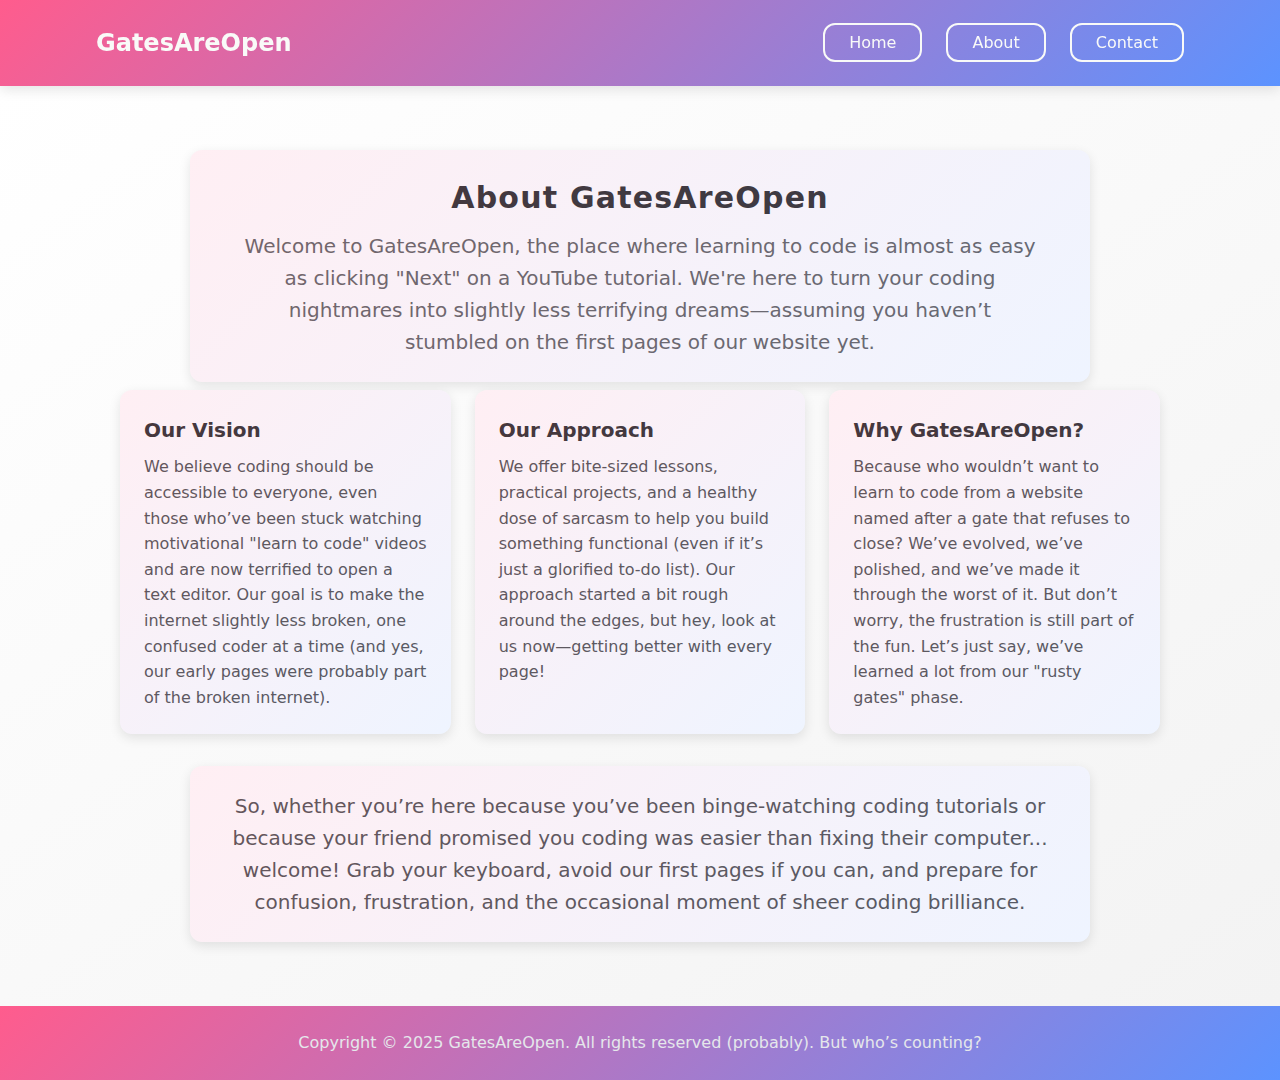
==== about.html @ 5d24d2d1 "Finished product of my overly colorful website." ====
<!DOCTYPE html>
<html lang="en">
<head>
    <meta charset="UTF-8">
    <meta name="viewport" content="width=device-width, initial-scale=1.0">
    <title>About Us | GatesAreOpen</title>
    <link rel="stylesheet" href="styles.css">
</head>
<body>
    <!-- Header Section -->
    <header class="header">
        <nav class="nav-container">
            <div class="logo">GatesAreOpen</div>
            <ul>
                <li><a href="index.html">Home</a></li>
                <li><a href="about.html">About</a></li>
                <li><a href="contact.html">Contact</a></li>
            </ul>
        </nav>
    </header>

    <!-- About Section -->
    <section class="about">
        <div class="about-container">
            <div class="about-heading">
                <h1>About GatesAreOpen</h1>
                <p>Welcome to GatesAreOpen, the place where learning to code is almost as easy as clicking "Next" on a YouTube tutorial. We're here to turn your coding nightmares into slightly less terrifying dreams—assuming you haven’t stumbled on the first pages of our website yet.</p>
            </div>

            <div class="about-boxes">
                <div class="about-box">
                    <h2>Our Vision</h2>
                    <p>We believe coding should be accessible to everyone, even those who’ve been stuck watching motivational "learn to code" videos and are now terrified to open a text editor. Our goal is to make the internet slightly less broken, one confused coder at a time (and yes, our early pages were probably part of the broken internet).</p>
                </div>

                <div class="about-box">
                    <h2>Our Approach</h2>
                    <p>We offer bite-sized lessons, practical projects, and a healthy dose of sarcasm to help you build something functional (even if it’s just a glorified to-do list). Our approach started a bit rough around the edges, but hey, look at us now—getting better with every page!</p>
                </div>

                <div class="about-box">
                    <h2>Why GatesAreOpen?</h2>
                    <p>Because who wouldn’t want to learn to code from a website named after a gate that refuses to close? We’ve evolved, we’ve polished, and we’ve made it through the worst of it. But don’t worry, the frustration is still part of the fun. Let’s just say, we’ve learned a lot from our "rusty gates" phase.</p>
                </div>
            </div>

            <div class="about-summary">
                <p>So, whether you’re here because you’ve been binge-watching coding tutorials or because your friend promised you coding was easier than fixing their computer... welcome! Grab your keyboard, avoid our first pages if you can, and prepare for confusion, frustration, and the occasional moment of sheer coding brilliance.</p>
            </div>
        </div>
    </section>

    <!-- Footer Section -->
    <footer class="footer">
        <div class="footer-container">
            <p>Copyright © 2025 GatesAreOpen. All rights reserved (probably). But who’s counting?</p>
        </div>
    </footer>
</body>
</html>
---- styles.css ----
/* ===== CSS VARIABLES ===== */
:root {
    /* Colors */
    --primary: #ff5c8d;
    --primary-dark: #ff3d7a;
    --secondary: #5c93ff;
    --secondary-dark: #4a7ee6;
    --dark: #003366;
    --light: #F9FAF8;
    --accent: #E5E7EB;
    --text-color: #2C3E50;
    --background: #000000;
    
    /* Gradients */
    --gradient-primary: linear-gradient(135deg, #ff5c8d, #5c93ff);
    --gradient-hover: linear-gradient(135deg, #ff3d7a, #4a7ee6);
    
    /* Spacing */
    --spacing-xs: 0.5rem;
    --spacing-sm: 1rem;
    --spacing-md: 1.5rem;
    --spacing-lg: 2rem;
    --spacing-xl: 3rem;
    
    /* Layout */
    --container-width: 85%;
    --container-max-width: 1200px;
    --radius: 12px;
    --shadow: 0 4px 12px rgba(0, 0, 0, 0.1);
    
    /* Typography */
    --font-family: 'Segoe UI', system-ui, sans-serif;
    --font-size-sm: 0.875rem;
    --font-size-base: 1rem;
    --font-size-lg: 1.25rem;
    --font-size-xl: 1.5rem;
    --font-size-2xl: 1.875rem;
}

/* ===== RESET & BASE STYLES ===== */
* {
    margin: 0;
    padding: 0;
    box-sizing: border-box;
}

body {
    font-family: var(--font-family);
    line-height: 1.6;
    color: var(--text-color);
    min-height: 100vh;
    display: flex;
    flex-direction: column;
    background-color: var(--background);
}

/* ===== UTILITY CLASSES ===== */
.container {
    width: var(--container-width);
    max-width: var(--container-max-width);
    margin: 0 auto;
}

.flex {
    display: flex;
}

.flex-center {
    display: flex;
    align-items: center;
    justify-content: center;
}

.flex-between {
    display: flex;
    align-items: center;
    justify-content: space-between;
}

/* ===== COMPONENTS ===== */
/* Buttons */
.btn {
    display: inline-block;
    padding: var(--spacing-xs) var(--spacing-md);
    border-radius: var(--radius);
    border: 2px solid transparent;
    cursor: pointer;
    transition: all 0.3s ease;
    font-weight: 500;
    text-decoration: none;
}

.btn-primary {
    background-color: var(--primary);
    color: var(--light);
}

.btn-primary:hover {
    background-color: var(--primary-dark);
    transform: translateY(-2px);
    box-shadow: var(--shadow);
}

.btn-outline {
    border-color: var(--light);
    color: var(--light);
    background: transparent;
}

.btn-outline:hover {
    background: var(--light);
    color: var(--dark);
    transform: translateY(-2px);
    box-shadow: var(--shadow);
}

/* ===== LAYOUT COMPONENTS ===== */
/* Header */
.header {
    background: var(--gradient-primary);
    backdrop-filter: blur(10px);
    padding: var(--spacing-md) 0;
    position: sticky;
    top: 0;
    z-index: 100;
    box-shadow: var(--shadow);
}

.nav-container {
    width: var(--container-width);
    max-width: var(--container-max-width);
    margin: 0 auto;
    display: flex;
    justify-content: space-between;
    align-items: center;
}

@media (max-width: 768px) {
    .nav-container {
        flex-direction: column;
        gap: var(--spacing-md);
    }
}

.logo {
    color: var(--light);
    font-size: var(--font-size-xl);
    font-weight: 900;
    transition: transform 0.3s ease;
    cursor: pointer;
}

@media (max-width: 480px) {
    .logo {
        font-size: var(--font-size-lg);
    }
}

.logo:hover {
    transform: scale(1.1);
}

.nav-container ul {
    display: flex;
    gap: var(--spacing-md);
    list-style: none;
}

@media (max-width: 768px) {
    .nav-container ul {
        flex-direction: column;
        align-items: center;
    }
}

.nav-container a {
    color: var(--light);
    text-decoration: none;
    font-weight: 500;
    padding: var(--spacing-xs) var(--spacing-md);
    background: transparent;
    border: 2px solid var(--light);
    border-radius: var(--radius);
    transition: all 0.3s ease;
}

.nav-container a:hover {
    background: var(--light);
    color: var(--dark);
    transform: translateY(-2px);
    box-shadow: var(--shadow);
}

/* Hero Section */
.hero {
    background: var(--gradient-primary);
    padding: var(--spacing-xl) 0;
    flex: 1;
}

.hero-container {
    width: var(--container-width);
    max-width: var(--container-max-width);
    margin: 0 auto;
    display: flex;
    gap: var(--spacing-xl);
    align-items: center;
}

@media (max-width: 768px) {
    .hero-container {
        flex-direction: column;
        text-align: center;
    }
    
    .hero-text h1 {
        font-size: var(--font-size-xl);
    }
    
    .hero-image {
        width: 100%;
        order: -1;
    }
}

.hero-text {
    flex: 1;
    color: var(--light);
}

.hero-text h1 {
    font-size: var(--font-size-2xl);
    line-height: 1.1;
    margin-bottom: var(--spacing-md);
}

.hero-text p {
    font-size: var(--font-size-lg);
    margin-bottom: var(--spacing-lg);
    color: var(--accent);
}

.hero-text button {
    background: transparent;
    color: var(--light);
    border: 2px solid var(--light);
    padding: var(--spacing-sm) var(--spacing-lg);
    border-radius: var(--radius);
    font-size: var(--font-size-base);
    font-weight: 500;
    cursor: pointer;
    transition: all 0.3s ease;
    position: relative;
    overflow: hidden;
}

.hero-text button:hover {
    border-color: transparent;
    background: var(--light);
    color: var(--primary);
    transform: translateY(-2px);
    box-shadow: var(--shadow);
}

.hero-image {
    flex: 1;
    background: #6d747d;
    height: 350px;
    border-radius: var(--radius);
    display: grid;
    place-items: center;
    color: var(--light);
    overflow: hidden;
    position: relative;
}

.hero-image img {
    width: 100%;
    height: auto;
    border-radius: var(--radius);
}

.hero-image::after {
    content: "";
    position: absolute;
    inset: 0;
    background: linear-gradient(45deg, var(--dark), transparent);
    z-index: 1;
}

.credit {
    font-size: var(--font-size-sm);
    color: var(--accent);
    text-align: center;
    position: absolute;
    bottom: var(--spacing-xs);
    left: 50%;
    transform: translateX(-50%);
    z-index: 2;
}

.credit a {
    color: var(--accent);
    text-decoration: none;
    transition: color 0.3s ease;
}

.credit a:hover {
    color: var(--primary);
}

/* Info Section */
.info {
    padding: var(--spacing-lg) 0;
    background: var(--light);
    text-align: center;
}

.info-container {
    width: var(--container-width);
    max-width: var(--container-max-width);
    margin: 3rem auto;
    display: flex;
    justify-content: space-between;
    gap: var(--spacing-md);
    flex-wrap: wrap;
}

.info-card {
    background: #fff;
    padding: var(--spacing-md);
    border-radius: var(--radius);
    box-shadow: var(--shadow);
    transition: transform 0.3s ease, box-shadow 0.3s ease;
    position: relative;
    flex: 1;
    min-width: 280px;
    margin-bottom: var(--spacing-lg);
}

.info-card::after {
    content: "";
    position: absolute;
    inset: 0;
    border-radius: var(--radius);
    background: linear-gradient(135deg, #ff5c8d, #5c93ff);
    opacity: 0.1;
    transition: opacity 0.3s ease;
}

.info-card:hover {
    transform: translateY(-8px);
    box-shadow: 0 10px 20px rgba(0, 0, 0, 0.1);
}

.info-card:hover::after {
    opacity: 0.3;
}

.illustration img {
    width: 100%;
    height: auto;
    border-radius: var(--radius);
    object-fit: cover;
}

.info-card-text h3 {
    font-size: var(--font-size-lg);
    margin-top: var(--spacing-md);
    font-weight: 600;
    color: #333;
}

.info-card-text p {
    font-size: var(--font-size-base);
    color: #555;
    line-height: 1.6;
}

/* Quote Section */
.quote {
    padding: 0 0;
    background: var(--light);
    text-align: center;
    min-height: 40vh;
}

.quote-container {
    background: #fff;
    padding: var(--spacing-lg) var(--spacing-md);
    border-radius: var(--radius);
    box-shadow: var(--shadow);
    transition: transform 0.3s ease, box-shadow 0.3s ease;
    position: relative;
    max-width: 1500px;
    margin: 0 auto;
}

.quote-container::after {
    content: "";
    position: absolute;
    inset: 0;
    border-radius: var(--radius);
    background: linear-gradient(135deg, #ff5c8d, #5c93ff);
    opacity: 0.1;
    transition: opacity 0.3s ease;
}

.quote-container:hover {
    transform: translateY(-8px);
    box-shadow: 0 10px 20px rgba(0, 0, 0, 0.1);
}

.quote-container:hover::after {
    opacity: 0.3;
}

.quote-container p {
    font-size: var(--font-size-lg);
    color: #333;
    line-height: 1.6;
    margin-bottom: var(--spacing-md);
}

.quote-container p:last-child {
    font-style: italic;
    color: #777;
    font-size: var(--font-size-base);
}

/* CTA Section */
.cta {
    padding: var(--spacing-xl) 0;
    background: var(--light);
}

.cta-container {
    width: var(--container-width);
    max-width: var(--container-max-width);
    margin: 0 auto;
    background: var(--gradient-primary);
    border-radius: var(--radius);
    padding: var(--spacing-lg) var(--spacing-md);
    display: flex;
    justify-content: space-between;
    align-items: center;
    gap: var(--spacing-md);
    box-shadow: var(--shadow);
}

@media (max-width: 768px) {
    .cta-container {
        flex-direction: column;
        text-align: center;
    }
}

.cta-text h3 {
    color: var(--light);
    font-size: var(--font-size-lg);
    margin-bottom: var(--spacing-xs);
}

.cta-text p {
    color: var(--accent);
}

.cta-container a button {
    background: transparent;
    color: var(--light);
    border: 2px solid var(--light);
    padding: var(--spacing-sm) var(--spacing-lg);
    border-radius: var(--radius);
    font-size: var(--font-size-base);
    font-weight: 500;
    cursor: pointer;
    transition: all 0.3s ease;
    position: relative;
    overflow: hidden;
}

.cta-container a button:hover {
    border-color: transparent;
    background: var(--light);
    color: var(--primary);
    transform: translateY(-2px);
    box-shadow: var(--shadow);
}

/* About Page */
.about {
    padding: var(--spacing-lg) 0;
    background: linear-gradient(145deg, #ffffff, #f3f3f3);
}

.about-container {
    width: var(--container-width);
    max-width: var(--container-max-width);
    margin: 0 auto;
    padding: var(--spacing-md);
}

.about-heading {
    text-align: center;
    margin-bottom: var(--spacing-lg);
    color: #222;
}

.about-heading h1 {
    font-size: var(--font-size-2xl);
    font-weight: 700;
    letter-spacing: 1.2px;
    margin-bottom: var(--spacing-xs);
}

.about-heading p {
    font-size: var(--font-size-lg);
    color: #666;
    max-width: 800px;
    margin: 0 auto;
    line-height: 1.6;
}

.about-boxes {
    display: flex;
    justify-content: space-between;
    gap: var(--spacing-md);
    margin-bottom: var(--spacing-lg);
    flex-wrap: nowrap;
}

.about-box {
    background: #fff;
    padding: var(--spacing-md);
    border-radius: var(--radius);
    box-shadow: var(--shadow);
    transition: transform 0.3s ease, box-shadow 0.3s ease;
    position: relative;
    width: 32%;
}

.about-box::after {
    content: "";
    position: absolute;
    inset: 0;
    border-radius: var(--radius);
    background: linear-gradient(135deg, #ff5c8d, #5c93ff);
    opacity: 0.1;
    transition: opacity 0.3s ease;
}

.about-box:hover {
    transform: translateY(-8px);
    box-shadow: 0 10px 20px rgba(0, 0, 0, 0.1);
}

.about-box:hover::after {
    opacity: 0.3;
}

.about-box h2 {
    font-size: var(--font-size-lg);
    margin-bottom: var(--spacing-xs);
    color: #333;
    font-weight: 600;
}

.about-box p {
    font-size: var(--font-size-base);
    color: #555;
    line-height: 1.6;
}

.about-summary {
    text-align: center;
    font-size: var(--font-size-lg);
    color: #333;
    max-width: 900px;
    margin: 0 auto;
    line-height: 1.7;
    padding-top: var(--spacing-lg);
}

/* Box styling for headings and summary */
.about-heading,
.about-summary {
    background: #fff;
    padding: var(--spacing-md);
    border-radius: var(--radius);
    box-shadow: var(--shadow);
    width: 100%;
    max-width: 900px;
    text-align: center;
    margin: var(--spacing-xs) auto;
    transition: transform 0.3s ease, box-shadow 0.3s ease;
    position: relative;
}

.about-heading::after,
.about-summary::after {
    content: "";
    position: absolute;
    inset: 0;
    border-radius: var(--radius);
    background: linear-gradient(135deg, #ff5c8d, #5c93ff);
    opacity: 0.1;
    transition: opacity 0.3s ease;
}

.about-heading:hover,
.about-summary:hover {
    transform: translateY(-8px);
    box-shadow: 0 10px 20px rgba(0, 0, 0, 0.1);
}

.about-heading:hover::after,
.about-summary:hover::after {
    opacity: 0.3;
}

.about-heading h1 {
    font-size: var(--font-size-2xl);
    margin-bottom: var(--spacing-xs);
    font-weight: 600;
    color: #333;
}

.about-summary p {
    font-size: var(--font-size-lg);
    color: #555;
    line-height: 1.6;
}

/* Contact Page */
.contact {
    padding: var(--spacing-xl) 0;
    background: var(--light);
    text-align: center;
}

.contact-container {
    width: var(--container-width);
    max-width: 1000px;
    margin: 0 auto;
}

.contact-box {
    background: #fff;
    padding: var(--spacing-md);
    border-radius: var(--radius);
    box-shadow: var(--shadow);
    transition: transform 0.3s ease, box-shadow 0.3s ease;
    position: relative;
    margin-bottom: var(--spacing-lg);
}

.contact-box::after {
    content: "";
    position: absolute;
    inset: 0;
    border-radius: var(--radius);
    background: linear-gradient(135deg, #ff5c8d, #5c93ff);
    opacity: 0.1;
    transition: opacity 0.3s ease;
}

.contact-box:hover {
    transform: translateY(-8px);
    box-shadow: 0 10px 20px rgba(0, 0, 0, 0.1);
}

.contact-box:hover::after {
    opacity: 0.3;
}

.contact h1 {
    font-size: var(--font-size-2xl);
    margin-bottom: var(--spacing-md);
    color: var(--text-color);
}

.contact p {
    font-size: var(--font-size-lg);
    color: #6d747d;
    line-height: 1.6;
    max-width: 800px;
    margin: 0 auto var(--spacing-lg);
}

.contact form {
    width: 100%;
    max-width: 600px;
    margin: 0 auto;
    background: var(--accent);
    padding: var(--spacing-md);
    border-radius: var(--radius);
    box-shadow: var(--shadow);
}

.contact .form-group {
    margin-bottom: var(--spacing-md);
    text-align: left;
}

.contact label {
    font-size: var(--font-size-base);
    color: var(--text-color);
    display: block;
    margin-bottom: var(--spacing-xs);
}

.contact input,
.contact textarea {
    width: 100%;
    padding: var(--spacing-xs);
    font-size: var(--font-size-base);
    border-radius: var(--radius);
    border: 2px solid var(--primary);
    margin-top: var(--spacing-xs);
    background: var(--light);
    color: var(--text-color);
}

.contact textarea {
    height: 150px;
    resize: vertical;
}

.contact button {
    background: var(--gradient-primary);
    color: var(--light);
    border: 2px solid var(--dark);
    padding: var(--spacing-sm) var(--spacing-lg);
    border-radius: var(--radius);
    font-size: var(--font-size-base);
    font-weight: 500;
    cursor: pointer;
    transition: all 0.3s ease;
    position: relative;
    overflow: hidden;
    margin-top: var(--spacing-md);
}

.contact button:hover {
    border-color: transparent;
    background: var(--light);
    color: var(--primary);
    transform: translateY(-2px);
    box-shadow: var(--shadow);
}

/* Thank You Page */
.thank-you {
    padding: 50px 20px;
    background: linear-gradient(135deg, #e0eaf5 0%, #f9f9f9 100%);
}

.thank-you-container {
    max-width: 600px;
    margin: 0 auto;
    background: #fff;
    padding: 40px;
    border-radius: var(--radius);
    box-shadow: var(--shadow);
    text-align: center;
    transform: translateY(10px);
    transition: transform 0.3s ease-out;
}

.thank-you-container:hover {
    transform: translateY(0);
}

.thank-you-container h1 {
    font-size: var(--font-size-2xl);
    color: var(--dark);
    font-weight: 700;
    margin-bottom: 20px;
    text-transform: uppercase;
    letter-spacing: 2px;
    text-shadow: 2px 2px 5px rgba(0, 0, 0, 0.1);
}

.thank-you-container p {
    font-size: var(--font-size-lg);
    color: #333;
    line-height: 1.8;
    margin-bottom: 30px;
    letter-spacing: 1px;
}

.thank-you-container strong {
    color: var(--primary);
    font-weight: 600;
}

.thank-you-container a {
    text-decoration: none;
    background: var(--primary);
    color: #fff;
    padding: 12px 30px;
    border-radius: 30px;
    font-size: var(--font-size-base);
    transition: background-color 0.3s ease, transform 0.2s ease;
    display: inline-block;
    margin-top: 20px;
}

.thank-you-container a:hover {
    background: #0066cc;
    transform: translateY(-2px);
}

/* Footer */
.footer {
    background: var(--gradient-primary);
    color: var(--accent);
    padding: var(--spacing-md) 0;
    margin-top: auto;
}

.footer-container {
    width: var(--container-width);
    max-width: var(--container-max-width);
    margin: 0 auto;
    text-align: center;
}

/* Root Variables Media Queries */
@media (max-width: 768px) {
    :root {
        --container-width: 95%;
        --spacing-xl: 2rem;
        --spacing-lg: 1.5rem;
        --font-size-xl: 1.25rem;
        --font-size-2xl: 1.5rem;
        --spacing-lg: 1rem;
        --spacing-md: 0.75rem;
    }
}
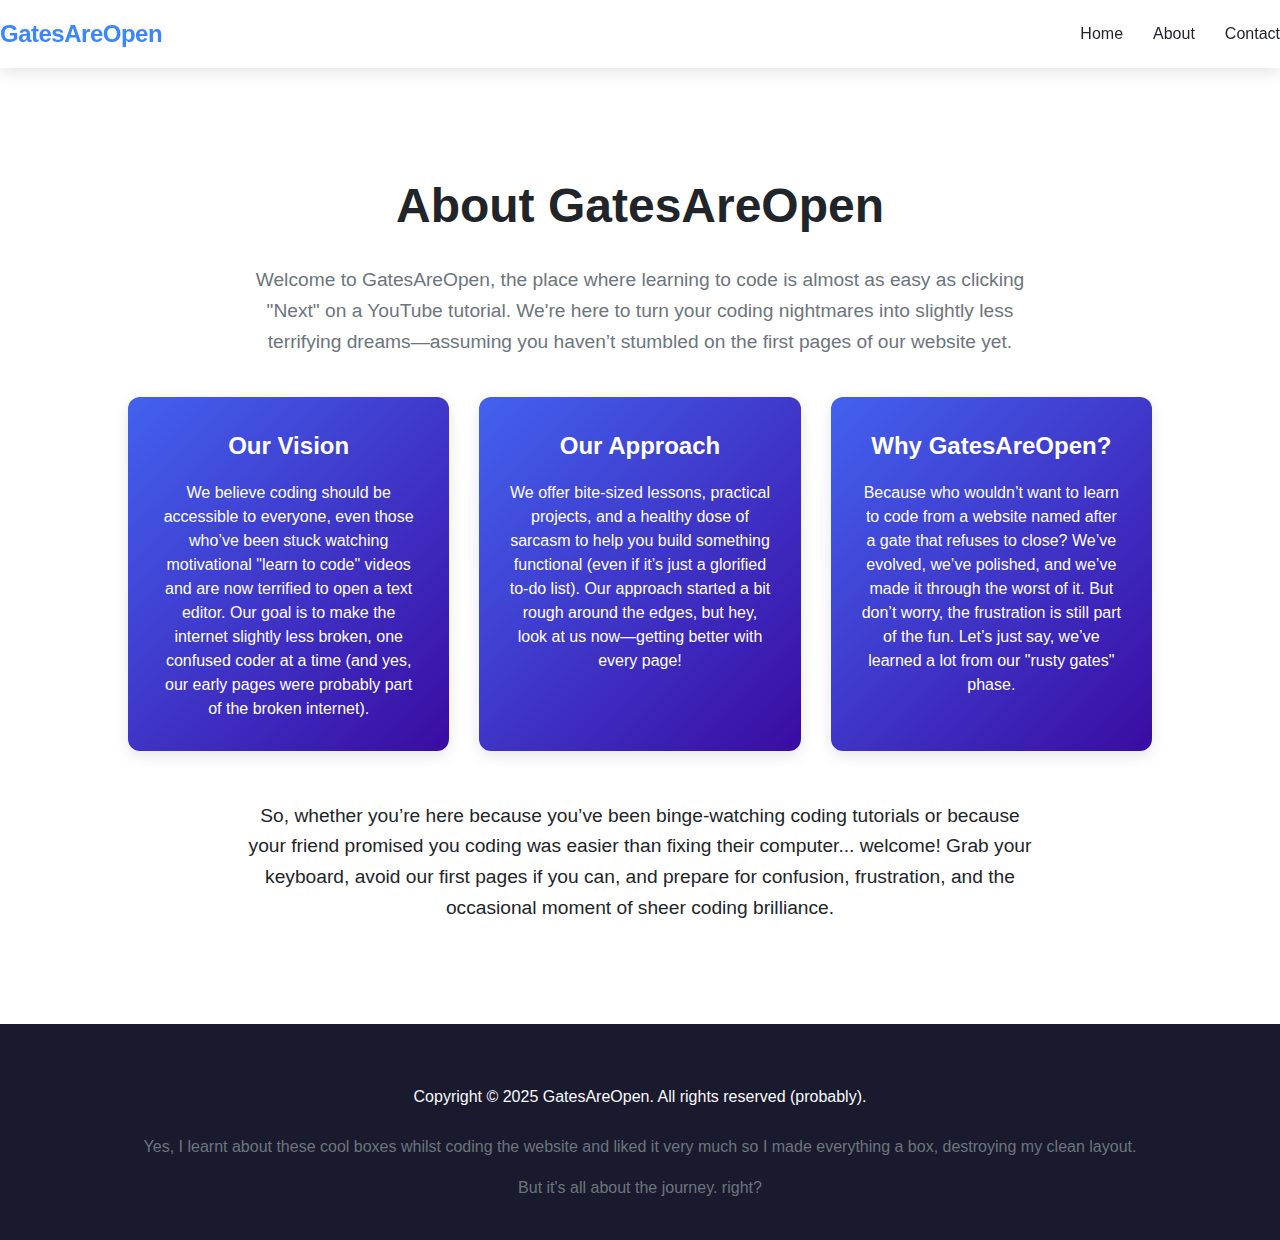
==== commit a9988fc5: "Finished project: Start Coding CTA. Fixed CSS." ====
--- a/about.html
+++ b/about.html
@@ -53,7 +53,9 @@
     <!-- Footer Section -->
     <footer class="footer">
         <div class="footer-container">
-            <p>Copyright © 2025 GatesAreOpen. All rights reserved (probably). But who’s counting?</p>
+            <p>Copyright © 2025 GatesAreOpen. All rights reserved (probably).</p>
+            <p>Yes, I learnt about these cool boxes whilst coding the website and liked it very much so I made everything a box, destroying my clean layout.</p>
+            <p>But it's all about the journey. right?</p>
         </div>
     </footer>
 </body>
--- a/styles.css
+++ b/styles.css
@@ -1,43 +1,18 @@
-/* ===== CSS VARIABLES ===== */
 :root {
-    /* Colors */
-    --primary: #ff5c8d;
-    --primary-dark: #ff3d7a;
-    --secondary: #5c93ff;
-    --secondary-dark: #4a7ee6;
-    --dark: #003366;
-    --light: #F9FAF8;
-    --accent: #E5E7EB;
-    --text-color: #2C3E50;
-    --background: #000000;
-    
-    /* Gradients */
-    --gradient-primary: linear-gradient(135deg, #ff5c8d, #5c93ff);
-    --gradient-hover: linear-gradient(135deg, #ff3d7a, #4a7ee6);
-    
-    /* Spacing */
-    --spacing-xs: 0.5rem;
-    --spacing-sm: 1rem;
-    --spacing-md: 1.5rem;
-    --spacing-lg: 2rem;
-    --spacing-xl: 3rem;
-    
-    /* Layout */
-    --container-width: 85%;
-    --container-max-width: 1200px;
-    --radius: 12px;
-    --shadow: 0 4px 12px rgba(0, 0, 0, 0.1);
-    
-    /* Typography */
-    --font-family: 'Segoe UI', system-ui, sans-serif;
-    --font-size-sm: 0.875rem;
-    --font-size-base: 1rem;
-    --font-size-lg: 1.25rem;
-    --font-size-xl: 1.5rem;
-    --font-size-2xl: 1.875rem;
-}
-
-/* ===== RESET & BASE STYLES ===== */
+    --primary-color: #3a86ff;       /* Vibrant blue */
+    --primary-hover: #2a75f0;       /* Darker blue for hover states */
+    --dark-color: #212529;          /* Almost black for text */
+    --dark-bg: #1a1a2e;             /* Dark navy background */
+    --light-color: #f8f9fa;         /* Off-white for text on dark backgrounds */
+    --gray-light: #e9ecef;          /* Light gray for sections */
+    --gray-dark: #6c757d;           /* Dark gray for secondary text */
+    --accent-color: #ff6b6b;        /* Coral accent for highlights */
+    --gradient-start: #4361ee;      /* Gradient blue start */
+    --gradient-end: #3a0ca3;        /* Gradient purple end */
+    --shadow: 0 5px 15px rgba(0, 0, 0, 0.1);  /* Subtle shadow */
+    --font-primary: 'Roboto', -apple-system, BlinkMacSystemFont, sans-serif;
+}
+
 * {
     margin: 0;
     padding: 0;
@@ -45,796 +20,734 @@
 }
 
 body {
-    font-family: var(--font-family);
+    font-family: var(--font-primary);
     line-height: 1.6;
-    color: var(--text-color);
-    min-height: 100vh;
-    display: flex;
-    flex-direction: column;
-    background-color: var(--background);
-}
-
-/* ===== UTILITY CLASSES ===== */
+    color: var(--dark-color);
+    background-color: #fff;
+    font-size: 16px;
+}
+
+a {
+    text-decoration: none;
+    color: var(--primary-color);
+    transition: all 0.3s ease;
+}
+
+a:hover {
+    color: var(--primary-hover);
+}
+
 .container {
-    width: var(--container-width);
-    max-width: var(--container-max-width);
+    width: 90%;
+    max-width: 1200px;
     margin: 0 auto;
-}
-
-.flex {
-    display: flex;
-}
-
-.flex-center {
-    display: flex;
-    align-items: center;
-    justify-content: center;
-}
-
-.flex-between {
-    display: flex;
-    align-items: center;
-    justify-content: space-between;
-}
-
-/* ===== COMPONENTS ===== */
-/* Buttons */
-.btn {
-    display: inline-block;
-    padding: var(--spacing-xs) var(--spacing-md);
-    border-radius: var(--radius);
-    border: 2px solid transparent;
-    cursor: pointer;
-    transition: all 0.3s ease;
-    font-weight: 500;
-    text-decoration: none;
-}
-
-.btn-primary {
-    background-color: var(--primary);
-    color: var(--light);
-}
-
-.btn-primary:hover {
-    background-color: var(--primary-dark);
-    transform: translateY(-2px);
+    padding: 0 15px;
+}
+
+/* Header Section */
+header {
+    background-color: #fff;
     box-shadow: var(--shadow);
-}
-
-.btn-outline {
-    border-color: var(--light);
-    color: var(--light);
-    background: transparent;
-}
-
-.btn-outline:hover {
-    background: var(--light);
-    color: var(--dark);
-    transform: translateY(-2px);
-    box-shadow: var(--shadow);
-}
-
-/* ===== LAYOUT COMPONENTS ===== */
-/* Header */
-.header {
-    background: var(--gradient-primary);
-    backdrop-filter: blur(10px);
-    padding: var(--spacing-md) 0;
     position: sticky;
     top: 0;
     z-index: 100;
-    box-shadow: var(--shadow);
-}
-
-.nav-container {
-    width: var(--container-width);
-    max-width: var(--container-max-width);
-    margin: 0 auto;
+    padding: 15px 0;
+}
+
+nav {
     display: flex;
     justify-content: space-between;
     align-items: center;
 }
 
-@media (max-width: 768px) {
-    .nav-container {
-        flex-direction: column;
-        gap: var(--spacing-md);
-    }
-}
-
 .logo {
-    color: var(--light);
-    font-size: var(--font-size-xl);
-    font-weight: 900;
-    transition: transform 0.3s ease;
-    cursor: pointer;
-}
-
-@media (max-width: 480px) {
-    .logo {
-        font-size: var(--font-size-lg);
-    }
-}
-
-.logo:hover {
-    transform: scale(1.1);
-}
-
-.nav-container ul {
-    display: flex;
-    gap: var(--spacing-md);
+    font-size: 24px;
+    font-weight: 700;
+    color: var(--primary-color);
+    letter-spacing: -0.5px;
+}
+
+nav ul {
+    display: flex;
     list-style: none;
 }
 
-@media (max-width: 768px) {
-    .nav-container ul {
-        flex-direction: column;
-        align-items: center;
-    }
-}
-
-.nav-container a {
-    color: var(--light);
-    text-decoration: none;
+nav ul li {
+    margin-left: 30px;
+}
+
+nav ul li a {
+    color: var(--dark-color);
+    position: relative;
     font-weight: 500;
-    padding: var(--spacing-xs) var(--spacing-md);
-    background: transparent;
-    border: 2px solid var(--light);
-    border-radius: var(--radius);
-    transition: all 0.3s ease;
-}
-
-.nav-container a:hover {
-    background: var(--light);
-    color: var(--dark);
-    transform: translateY(-2px);
-    box-shadow: var(--shadow);
+}
+
+nav ul li a::after {
+    content: '';
+    position: absolute;
+    width: 0;
+    height: 2px;
+    bottom: -5px;
+    left: 0;
+    background-color: var(--primary-color);
+    transition: width 0.3s ease;
+}
+
+nav ul li a:hover::after {
+    width: 100%;
 }
 
 /* Hero Section */
 .hero {
-    background: var(--gradient-primary);
-    padding: var(--spacing-xl) 0;
+    background: linear-gradient(135deg, var(--gradient-start) 0%, var(--gradient-end) 100%);
+    color: var(--light-color);
+    padding: 100px 0 80px;
+    position: relative;
+    overflow: hidden;
+}
+
+.hero::before {
+    content: '';
+    position: absolute;
+    top: 0;
+    left: 0;
+    width: 100%;
+    height: 100%;
+    background: repeating-linear-gradient(45deg, rgba(255, 255, 255, 0.05) 0px, rgba(255, 255, 255, 0.05) 10px, transparent 10px, transparent 20px);
+    opacity: 0.1;
+}
+
+.hero-container {
+    display: flex;
+    justify-content: space-between;
+    align-items: center;
+    gap: 60px;
+}
+
+.hero-text {
     flex: 1;
-}
-
-.hero-container {
-    width: var(--container-width);
-    max-width: var(--container-max-width);
+    z-index: 1;
+}
+
+.hero-text h1 {
+    font-size: 3.5rem;
+    font-weight: 800;
+    margin-bottom: 20px;
+    line-height: 1.2;
+}
+
+.hero-text p {
+    font-size: 1.25rem;
+    margin-bottom: 30px;
+    opacity: 0.9;
+}
+
+.hero-image {
+    flex: 1;
+    display: flex;
+    flex-direction: column;
+    align-items: center;
+    z-index: 1;
+}
+
+.hero-image img {
+    width: 100%;
+    height: auto;
+    border-radius: 12px;
+    box-shadow: 0 15px 30px rgba(0, 0, 0, 0.2);
+    transition: transform 0.3s ease;
+}
+
+.hero-image img:hover {
+    transform: translateY(-10px);
+}
+
+.credit {
+    margin-top: 12px;
+    font-size: 12px;
+    opacity: 0.7;
+}
+
+.credit a {
+    color: var(--light-color);
+    text-decoration: underline;
+}
+
+button {
+    background-color: var(--accent-color);
+    color: white;
+    border: none;
+    padding: 12px 32px;
+    border-radius: 50px;
+    font-weight: 600;
+    font-size: 16px;
+    cursor: pointer;
+    transition: all 0.3s ease;
+    box-shadow: 0 4px 10px rgba(255, 107, 107, 0.3);
+    display: inline-block;
+}
+
+button:hover {
+    background-color: #ff5252;
+    transform: translateY(-3px);
+    box-shadow: 0 6px 15px rgba(255, 107, 107, 0.4);
+}
+
+/* Info Section */
+.info {
+    padding: 100px 0;
+    text-align: center;
+    background-color: #fff;
+}
+
+.info h2 {
+    color: var(--dark-color);
+    font-size: 2.5rem;
+    font-weight: 700;
+    margin-bottom: 60px;
+    position: relative;
+    display: inline-block;
+}
+
+.info h2::after {
+    content: '';
+    position: absolute;
+    width: 80px;
+    height: 4px;
+    background-color: var(--primary-color);
+    bottom: -15px;
+    left: 50%;
+    transform: translateX(-50%);
+    border-radius: 2px;
+}
+
+.info-container {
+    display: flex;
+    justify-content: space-between;
+    flex-wrap: wrap;
+    gap: 40px;
+}
+
+.info-card {
+    flex: 1;
+    min-width: 280px;
+    background-color: #fff;
+    border-radius: 12px;
+    overflow: hidden;
+    box-shadow: var(--shadow);
+    transition: all 0.3s ease;
+}
+
+.info-card:hover {
+    transform: translateY(-10px);
+    box-shadow: 0 15px 30px rgba(0, 0, 0, 0.1);
+}
+
+.illustration {
+    width: 100%;
+    height: 200px;
+    overflow: hidden;
+}
+
+.illustration img {
+    width: 100%;
+    height: 100%;
+    object-fit: cover;
+    object-position: center;
+    transition: transform 0.5s ease;
+}
+
+.info-card:hover .illustration img {
+    transform: scale(1.05);
+}
+
+.info-card-text {
+    padding: 25px 20px;
+}
+
+.info-card-text h3 {
+    margin-bottom: 12px;
+    color: var(--dark-color);
+    font-size: 1.25rem;
+}
+
+.info-card-text p {
+    color: var(--gray-dark);
+}
+
+/* Quote Section */
+.quote {
+    background-color: var(--gray-light);
+    padding: 100px 0;
+    position: relative;
+    overflow: hidden;
+}
+
+.quote::before {
+    content: '\201C';
+    position: absolute;
+    top: -10px;
+    left: -10px;
+    font-size: 300px;
+    color: rgba(0, 0, 0, 0.1);
+    font-family: Georgia, serif;
+}
+
+.quote::after {
+    content: '\201D';
+    position: absolute;
+    bottom: -10px;
+    right: -10px;
+    font-size: 300px;
+    color: rgba(0, 0, 0, 0.1);
+    font-family: Georgia, serif;
+}
+
+.quote-container {
+    width: 80%;
+    max-width: 800px;
     margin: 0 auto;
-    display: flex;
-    gap: var(--spacing-xl);
+    text-align: center;
+    position: relative;
+    z-index: 1;
+}
+
+.quote-container p:first-child {
+    font-size: 1.75rem;
+    font-style: italic;
+    color: var(--dark-color);
+    font-weight: 400;
+    line-height: 1.6;
+    margin-bottom: 30px;
+}
+
+.quote-container p:last-child {
+    font-size: 1.25rem;
+    font-weight: 600;
+    color: var(--primary-color);
+    text-align: right;
+}
+
+/* CTA Section */
+.cta {
+    padding: 100px 0;
+    background-color: #fff;
+}
+
+.cta-container {
+    background: linear-gradient(135deg, var(--primary-color) 0%, var(--gradient-end) 100%);
+    padding: 60px;
+    border-radius: 16px;
+    display: flex;
+    justify-content: space-between;
     align-items: center;
+    color: white;
+    box-shadow: 0 15px 30px rgba(0, 0, 0, 0.15);
+    position: relative;
+    overflow: hidden;
+}
+
+.cta-container::before {
+    content: '';
+    position: absolute;
+    pointer-events: none;
+    top: 0;
+    left: 0;
+    width: 100%;
+    height: 100%;
+    background: repeating-linear-gradient(45deg, rgba(255, 255, 255, 0.05) 0px, rgba(255, 255, 255, 0.05) 10px, transparent 10px, transparent 20px);
+    opacity: 0.1;
+}
+
+.cta-text {
+    z-index: 1;
+}
+
+.cta-text h3 {
+    font-size: 2rem;
+    margin-bottom: 15px;
+}
+
+.cta-text p {
+    font-size: 1.1rem;
+    opacity: 0.9;
+    max-width: 600px;
+}
+
+.cta button {
+    background-color: white;
+    color: var(--primary-color);
+    border: none;
+    z-index: 1;
+    box-shadow: 0 5px 15px rgba(0, 0, 0, 0.1);
+}
+
+.cta button:hover {
+    background-color: var(--light-color);
+    color: var(--primary-hover);
+    transform: translateY(-3px);
+}
+
+/* Footer Section */
+.footer {
+    background-color: var(--dark-bg);
+    color: var(--gray-dark);
+    text-align: center;
+    padding: 60px 0 40px;
+}
+
+.footer-container {
+    display: flex;
+    flex-direction: column;
+    gap: 15px;
+}
+
+.footer p:first-child {
+    color: var(--light-color);
+    margin-bottom: 10px;
+}
+
+/* ABOUT PAGE */
+.about {
+    padding: 100px 0;
+    background-color: #fff;
+    text-align: center;
+}
+
+.about-container {
+    width: 80%;
+    max-width: 1100px;
+    margin: 0 auto;
+}
+
+.about-heading h1 {
+    font-size: 3rem;
+    font-weight: 800;
+    color: var(--dark-color);
+    margin-bottom: 20px;
+}
+
+.about-heading p {
+    font-size: 1.2rem;
+    color: var(--gray-dark);
+    max-width: 800px;
+    margin: 0 auto 40px;
+    line-height: 1.6;
+}
+
+.about-boxes {
+    display: flex;
+    flex-wrap: wrap;
+    gap: 30px;
+    justify-content: center;
+}
+
+.about-box {
+    background: linear-gradient(135deg, var(--gradient-start) 0%, var(--gradient-end) 100%);
+    color: white;
+    padding: 30px;
+    border-radius: 12px;
+    box-shadow: var(--shadow);
+    flex: 1;
+    min-width: 280px;
+    max-width: 350px;
+    transition: transform 0.3s ease;
+}
+
+.about-box:hover {
+    transform: translateY(-10px);
+    box-shadow: 0 10px 20px rgba(0, 0, 0, 0.2);
+}
+
+.about-box h2 {
+    font-size: 1.5rem;
+    margin-bottom: 15px;
+    font-weight: 700;
+}
+
+.about-box p {
+    font-size: 1rem;
+    line-height: 1.5;
+}
+
+.about-summary {
+    margin-top: 50px;
+    font-size: 1.2rem;
+    color: var(--dark-color);
+    max-width: 800px;
+    margin: 50px auto 0;
+    line-height: 1.6;
+}
+
+/* Contact Page Styling */
+.contact {
+    padding: 100px 0;
+    background-color: #fff;
+    text-align: center;
+}
+
+.contact-container {
+    width: 80%;
+    max-width: 700px;
+    margin: 0 auto;
+    background: linear-gradient(135deg, var(--gradient-start) 0%, var(--gradient-end) 100%);
+    padding: 40px;
+    border-radius: 12px;
+    box-shadow: var(--shadow);
+    color: white;
+}
+
+.contact-box h1 {
+    font-size: 2.5rem;
+    font-weight: 800;
+    margin-bottom: 20px;
+}
+
+.contact-box p {
+    font-size: 1.2rem;
+    line-height: 1.6;
+    margin-bottom: 20px;
+    opacity: 0.9;
+}
+
+/* Form Styling */
+form {
+    display: flex;
+    flex-direction: column;
+    gap: 20px;
+    margin-top: 20px;
+}
+
+.form-group {
+    text-align: left;
+}
+
+label {
+    font-weight: 600;
+    display: block;
+    margin-bottom: 5px;
+}
+
+input,
+textarea {
+    width: 100%;
+    padding: 12px;
+    border: none;
+    border-radius: 6px;
+    font-size: 1rem;
+    color: var(--dark-color);
+}
+
+input:focus,
+textarea:focus {
+    outline: 2px solid var(--primary-color);
+}
+
+textarea {
+    height: 150px;
+    resize: none;
+}
+
+button {
+    background-color: var(--accent-color);
+    color: white;
+    border: none;
+    padding: 12px 32px;
+    border-radius: 50px;
+    font-weight: 600;
+    font-size: 16px;
+    cursor: pointer;
+    transition: all 0.3s ease;
+    box-shadow: 0 4px 10px rgba(255, 107, 107, 0.3);
+    display: inline-block;
+}
+
+button:hover {
+    background-color: #ff5252;
+    transform: translateY(-3px);
+    box-shadow: 0 6px 15px rgba(255, 107, 107, 0.4);
+}
+
+/* Thank You Page */
+.thank-you {
+    padding: 100px 0;
+    background: linear-gradient(135deg, var(--gradient-start) 0%, var(--gradient-end) 100%);
+    text-align: center;
+    color: white;
+}
+
+.thank-you-container {
+    width: 80%;
+    max-width: 700px;
+    margin: 0 auto;
+    background: rgba(255, 255, 255, 0.1);
+    padding: 40px;
+    border-radius: 12px;
+    box-shadow: var(--shadow);
+    backdrop-filter: blur(10px);
+}
+
+.thank-you-container h1 {
+    font-size: 2.5rem;
+    font-weight: 800;
+    margin-bottom: 20px;
+}
+
+.thank-you-container p {
+    font-size: 1.2rem;
+    line-height: 1.6;
+    margin-bottom: 20px;
+    opacity: 0.9;
+}
+
+/* Start Coding Page */
+.start-coding {
+    padding: 100px 0;
+    background: linear-gradient(135deg, var(--gradient-start) 0%, var(--gradient-end) 100%);
+    text-align: center;
+    color: white;
+}
+
+.start-coding-container {
+    width: 80%;
+    max-width: 700px;
+    margin: 0 auto;
+    background: rgba(255, 255, 255, 0.1);
+    padding: 40px;
+    border-radius: 12px;
+    box-shadow: var(--shadow);
+    backdrop-filter: blur(10px);
+}
+
+.start-coding-container h1 {
+    font-size: 2.5rem;
+    font-weight: 800;
+    margin-bottom: 20px;
+}
+
+.start-coding-container p {
+    font-size: 1.2rem;
+    line-height: 1.6;
+    margin-bottom: 20px;
+    opacity: 0.9;
+}
+
+/* Responsive Design */
+@media (max-width: 992px) {
+    .hero-text h1 {
+        font-size: 3rem;
+    }
+
+    .cta-container {
+        padding: 40px;
+    }
 }
 
 @media (max-width: 768px) {
+    .hero {
+        padding: 80px 0 60px;
+    }
+
     .hero-container {
         flex-direction: column;
         text-align: center;
     }
-    
+
     .hero-text h1 {
-        font-size: var(--font-size-xl);
-    }
-    
-    .hero-image {
-        width: 100%;
-        order: -1;
-    }
-}
-
-.hero-text {
-    flex: 1;
-    color: var(--light);
-}
-
-.hero-text h1 {
-    font-size: var(--font-size-2xl);
-    line-height: 1.1;
-    margin-bottom: var(--spacing-md);
-}
-
-.hero-text p {
-    font-size: var(--font-size-lg);
-    margin-bottom: var(--spacing-lg);
-    color: var(--accent);
-}
-
-.hero-text button {
-    background: transparent;
-    color: var(--light);
-    border: 2px solid var(--light);
-    padding: var(--spacing-sm) var(--spacing-lg);
-    border-radius: var(--radius);
-    font-size: var(--font-size-base);
-    font-weight: 500;
-    cursor: pointer;
-    transition: all 0.3s ease;
-    position: relative;
-    overflow: hidden;
-}
-
-.hero-text button:hover {
-    border-color: transparent;
-    background: var(--light);
-    color: var(--primary);
-    transform: translateY(-2px);
-    box-shadow: var(--shadow);
-}
-
-.hero-image {
-    flex: 1;
-    background: #6d747d;
-    height: 350px;
-    border-radius: var(--radius);
-    display: grid;
-    place-items: center;
-    color: var(--light);
-    overflow: hidden;
-    position: relative;
-}
-
-.hero-image img {
-    width: 100%;
-    height: auto;
-    border-radius: var(--radius);
-}
-
-.hero-image::after {
-    content: "";
-    position: absolute;
-    inset: 0;
-    background: linear-gradient(45deg, var(--dark), transparent);
-    z-index: 1;
-}
-
-.credit {
-    font-size: var(--font-size-sm);
-    color: var(--accent);
-    text-align: center;
-    position: absolute;
-    bottom: var(--spacing-xs);
-    left: 50%;
-    transform: translateX(-50%);
-    z-index: 2;
-}
-
-.credit a {
-    color: var(--accent);
-    text-decoration: none;
-    transition: color 0.3s ease;
-}
-
-.credit a:hover {
-    color: var(--primary);
-}
-
-/* Info Section */
-.info {
-    padding: var(--spacing-lg) 0;
-    background: var(--light);
-    text-align: center;
-}
-
-.info-container {
-    width: var(--container-width);
-    max-width: var(--container-max-width);
-    margin: 3rem auto;
-    display: flex;
-    justify-content: space-between;
-    gap: var(--spacing-md);
-    flex-wrap: wrap;
-}
-
-.info-card {
-    background: #fff;
-    padding: var(--spacing-md);
-    border-radius: var(--radius);
-    box-shadow: var(--shadow);
-    transition: transform 0.3s ease, box-shadow 0.3s ease;
-    position: relative;
-    flex: 1;
-    min-width: 280px;
-    margin-bottom: var(--spacing-lg);
-}
-
-.info-card::after {
-    content: "";
-    position: absolute;
-    inset: 0;
-    border-radius: var(--radius);
-    background: linear-gradient(135deg, #ff5c8d, #5c93ff);
-    opacity: 0.1;
-    transition: opacity 0.3s ease;
-}
-
-.info-card:hover {
-    transform: translateY(-8px);
-    box-shadow: 0 10px 20px rgba(0, 0, 0, 0.1);
-}
-
-.info-card:hover::after {
-    opacity: 0.3;
-}
-
-.illustration img {
-    width: 100%;
-    height: auto;
-    border-radius: var(--radius);
-    object-fit: cover;
-}
-
-.info-card-text h3 {
-    font-size: var(--font-size-lg);
-    margin-top: var(--spacing-md);
-    font-weight: 600;
-    color: #333;
-}
-
-.info-card-text p {
-    font-size: var(--font-size-base);
-    color: #555;
-    line-height: 1.6;
-}
-
-/* Quote Section */
-.quote {
-    padding: 0 0;
-    background: var(--light);
-    text-align: center;
-    min-height: 40vh;
-}
-
-.quote-container {
-    background: #fff;
-    padding: var(--spacing-lg) var(--spacing-md);
-    border-radius: var(--radius);
-    box-shadow: var(--shadow);
-    transition: transform 0.3s ease, box-shadow 0.3s ease;
-    position: relative;
-    max-width: 1500px;
-    margin: 0 auto;
-}
-
-.quote-container::after {
-    content: "";
-    position: absolute;
-    inset: 0;
-    border-radius: var(--radius);
-    background: linear-gradient(135deg, #ff5c8d, #5c93ff);
-    opacity: 0.1;
-    transition: opacity 0.3s ease;
-}
-
-.quote-container:hover {
-    transform: translateY(-8px);
-    box-shadow: 0 10px 20px rgba(0, 0, 0, 0.1);
-}
-
-.quote-container:hover::after {
-    opacity: 0.3;
-}
-
-.quote-container p {
-    font-size: var(--font-size-lg);
-    color: #333;
-    line-height: 1.6;
-    margin-bottom: var(--spacing-md);
-}
-
-.quote-container p:last-child {
-    font-style: italic;
-    color: #777;
-    font-size: var(--font-size-base);
-}
-
-/* CTA Section */
-.cta {
-    padding: var(--spacing-xl) 0;
-    background: var(--light);
-}
-
-.cta-container {
-    width: var(--container-width);
-    max-width: var(--container-max-width);
-    margin: 0 auto;
-    background: var(--gradient-primary);
-    border-radius: var(--radius);
-    padding: var(--spacing-lg) var(--spacing-md);
-    display: flex;
-    justify-content: space-between;
-    align-items: center;
-    gap: var(--spacing-md);
-    box-shadow: var(--shadow);
-}
-
-@media (max-width: 768px) {
+        font-size: 2.5rem;
+    }
+
     .cta-container {
         flex-direction: column;
         text-align: center;
-    }
-}
-
-.cta-text h3 {
-    color: var(--light);
-    font-size: var(--font-size-lg);
-    margin-bottom: var(--spacing-xs);
-}
-
-.cta-text p {
-    color: var(--accent);
-}
-
-.cta-container a button {
-    background: transparent;
-    color: var(--light);
-    border: 2px solid var(--light);
-    padding: var(--spacing-sm) var(--spacing-lg);
-    border-radius: var(--radius);
-    font-size: var(--font-size-base);
-    font-weight: 500;
-    cursor: pointer;
-    transition: all 0.3s ease;
-    position: relative;
-    overflow: hidden;
-}
-
-.cta-container a button:hover {
-    border-color: transparent;
-    background: var(--light);
-    color: var(--primary);
-    transform: translateY(-2px);
-    box-shadow: var(--shadow);
-}
-
-/* About Page */
-.about {
-    padding: var(--spacing-lg) 0;
-    background: linear-gradient(145deg, #ffffff, #f3f3f3);
-}
-
-.about-container {
-    width: var(--container-width);
-    max-width: var(--container-max-width);
-    margin: 0 auto;
-    padding: var(--spacing-md);
-}
-
-.about-heading {
-    text-align: center;
-    margin-bottom: var(--spacing-lg);
-    color: #222;
-}
-
-.about-heading h1 {
-    font-size: var(--font-size-2xl);
-    font-weight: 700;
-    letter-spacing: 1.2px;
-    margin-bottom: var(--spacing-xs);
-}
-
-.about-heading p {
-    font-size: var(--font-size-lg);
-    color: #666;
-    max-width: 800px;
-    margin: 0 auto;
-    line-height: 1.6;
-}
-
-.about-boxes {
-    display: flex;
-    justify-content: space-between;
-    gap: var(--spacing-md);
-    margin-bottom: var(--spacing-lg);
-    flex-wrap: nowrap;
-}
-
-.about-box {
-    background: #fff;
-    padding: var(--spacing-md);
-    border-radius: var(--radius);
-    box-shadow: var(--shadow);
-    transition: transform 0.3s ease, box-shadow 0.3s ease;
-    position: relative;
-    width: 32%;
-}
-
-.about-box::after {
-    content: "";
-    position: absolute;
-    inset: 0;
-    border-radius: var(--radius);
-    background: linear-gradient(135deg, #ff5c8d, #5c93ff);
-    opacity: 0.1;
-    transition: opacity 0.3s ease;
-}
-
-.about-box:hover {
-    transform: translateY(-8px);
-    box-shadow: 0 10px 20px rgba(0, 0, 0, 0.1);
-}
-
-.about-box:hover::after {
-    opacity: 0.3;
-}
-
-.about-box h2 {
-    font-size: var(--font-size-lg);
-    margin-bottom: var(--spacing-xs);
-    color: #333;
-    font-weight: 600;
-}
-
-.about-box p {
-    font-size: var(--font-size-base);
-    color: #555;
-    line-height: 1.6;
-}
-
-.about-summary {
-    text-align: center;
-    font-size: var(--font-size-lg);
-    color: #333;
-    max-width: 900px;
-    margin: 0 auto;
-    line-height: 1.7;
-    padding-top: var(--spacing-lg);
-}
-
-/* Box styling for headings and summary */
-.about-heading,
-.about-summary {
-    background: #fff;
-    padding: var(--spacing-md);
-    border-radius: var(--radius);
-    box-shadow: var(--shadow);
-    width: 100%;
-    max-width: 900px;
-    text-align: center;
-    margin: var(--spacing-xs) auto;
-    transition: transform 0.3s ease, box-shadow 0.3s ease;
-    position: relative;
-}
-
-.about-heading::after,
-.about-summary::after {
-    content: "";
-    position: absolute;
-    inset: 0;
-    border-radius: var(--radius);
-    background: linear-gradient(135deg, #ff5c8d, #5c93ff);
-    opacity: 0.1;
-    transition: opacity 0.3s ease;
-}
-
-.about-heading:hover,
-.about-summary:hover {
-    transform: translateY(-8px);
-    box-shadow: 0 10px 20px rgba(0, 0, 0, 0.1);
-}
-
-.about-heading:hover::after,
-.about-summary:hover::after {
-    opacity: 0.3;
-}
-
-.about-heading h1 {
-    font-size: var(--font-size-2xl);
-    margin-bottom: var(--spacing-xs);
-    font-weight: 600;
-    color: #333;
-}
-
-.about-summary p {
-    font-size: var(--font-size-lg);
-    color: #555;
-    line-height: 1.6;
-}
-
-/* Contact Page */
-.contact {
-    padding: var(--spacing-xl) 0;
-    background: var(--light);
-    text-align: center;
-}
-
-.contact-container {
-    width: var(--container-width);
-    max-width: 1000px;
-    margin: 0 auto;
-}
-
-.contact-box {
-    background: #fff;
-    padding: var(--spacing-md);
-    border-radius: var(--radius);
-    box-shadow: var(--shadow);
-    transition: transform 0.3s ease, box-shadow 0.3s ease;
-    position: relative;
-    margin-bottom: var(--spacing-lg);
-}
-
-.contact-box::after {
-    content: "";
-    position: absolute;
-    inset: 0;
-    border-radius: var(--radius);
-    background: linear-gradient(135deg, #ff5c8d, #5c93ff);
-    opacity: 0.1;
-    transition: opacity 0.3s ease;
-}
-
-.contact-box:hover {
-    transform: translateY(-8px);
-    box-shadow: 0 10px 20px rgba(0, 0, 0, 0.1);
-}
-
-.contact-box:hover::after {
-    opacity: 0.3;
-}
-
-.contact h1 {
-    font-size: var(--font-size-2xl);
-    margin-bottom: var(--spacing-md);
-    color: var(--text-color);
-}
-
-.contact p {
-    font-size: var(--font-size-lg);
-    color: #6d747d;
-    line-height: 1.6;
-    max-width: 800px;
-    margin: 0 auto var(--spacing-lg);
-}
-
-.contact form {
-    width: 100%;
-    max-width: 600px;
-    margin: 0 auto;
-    background: var(--accent);
-    padding: var(--spacing-md);
-    border-radius: var(--radius);
-    box-shadow: var(--shadow);
-}
-
-.contact .form-group {
-    margin-bottom: var(--spacing-md);
-    text-align: left;
-}
-
-.contact label {
-    font-size: var(--font-size-base);
-    color: var(--text-color);
-    display: block;
-    margin-bottom: var(--spacing-xs);
-}
-
-.contact input,
-.contact textarea {
-    width: 100%;
-    padding: var(--spacing-xs);
-    font-size: var(--font-size-base);
-    border-radius: var(--radius);
-    border: 2px solid var(--primary);
-    margin-top: var(--spacing-xs);
-    background: var(--light);
-    color: var(--text-color);
-}
-
-.contact textarea {
-    height: 150px;
-    resize: vertical;
-}
-
-.contact button {
-    background: var(--gradient-primary);
-    color: var(--light);
-    border: 2px solid var(--dark);
-    padding: var(--spacing-sm) var(--spacing-lg);
-    border-radius: var(--radius);
-    font-size: var(--font-size-base);
-    font-weight: 500;
-    cursor: pointer;
-    transition: all 0.3s ease;
-    position: relative;
-    overflow: hidden;
-    margin-top: var(--spacing-md);
-}
-
-.contact button:hover {
-    border-color: transparent;
-    background: var(--light);
-    color: var(--primary);
-    transform: translateY(-2px);
-    box-shadow: var(--shadow);
-}
-
-/* Thank You Page */
-.thank-you {
-    padding: 50px 20px;
-    background: linear-gradient(135deg, #e0eaf5 0%, #f9f9f9 100%);
-}
-
-.thank-you-container {
-    max-width: 600px;
-    margin: 0 auto;
-    background: #fff;
-    padding: 40px;
-    border-radius: var(--radius);
-    box-shadow: var(--shadow);
-    text-align: center;
-    transform: translateY(10px);
-    transition: transform 0.3s ease-out;
-}
-
-.thank-you-container:hover {
-    transform: translateY(0);
-}
-
-.thank-you-container h1 {
-    font-size: var(--font-size-2xl);
-    color: var(--dark);
-    font-weight: 700;
-    margin-bottom: 20px;
-    text-transform: uppercase;
-    letter-spacing: 2px;
-    text-shadow: 2px 2px 5px rgba(0, 0, 0, 0.1);
-}
-
-.thank-you-container p {
-    font-size: var(--font-size-lg);
-    color: #333;
-    line-height: 1.8;
-    margin-bottom: 30px;
-    letter-spacing: 1px;
-}
-
-.thank-you-container strong {
-    color: var(--primary);
-    font-weight: 600;
-}
-
-.thank-you-container a {
-    text-decoration: none;
-    background: var(--primary);
-    color: #fff;
-    padding: 12px 30px;
-    border-radius: 30px;
-    font-size: var(--font-size-base);
-    transition: background-color 0.3s ease, transform 0.2s ease;
-    display: inline-block;
-    margin-top: 20px;
-}
-
-.thank-you-container a:hover {
-    background: #0066cc;
-    transform: translateY(-2px);
-}
-
-/* Footer */
-.footer {
-    background: var(--gradient-primary);
-    color: var(--accent);
-    padding: var(--spacing-md) 0;
-    margin-top: auto;
-}
-
-.footer-container {
-    width: var(--container-width);
-    max-width: var(--container-max-width);
-    margin: 0 auto;
-    text-align: center;
-}
-
-/* Root Variables Media Queries */
+        gap: 30px;
+        padding: 40px 30px;
+    }
+
+    .info {
+        padding: 80px 0;
+    }
+
+    .info h2 {
+        font-size: 2rem;
+    }
+
+    .quote {
+        padding: 80px 0;
+    }
+
+    .quote-container p:first-child {
+        font-size: 1.5rem;
+    }
+}
+
+@media (max-width: 576px) {
+    .hero-text h1 {
+        font-size: 2rem;
+    }
+
+    .hero-text p {
+        font-size: 1rem;
+    }
+
+    button {
+        padding: 10px 25px;
+    }
+
+    .info h2 {
+        font-size: 1.75rem;
+    }
+
+    .info-card {
+        min-width: 100%;
+    }
+
+    .quote-container {
+        width: 90%;
+    }
+
+    .quote-container p:first-child {
+        font-size: 1.25rem;
+    }
+
+    .cta-text h3 {
+        font-size: 1.5rem;
+    }
+}
+
 @media (max-width: 768px) {
-    :root {
-        --container-width: 95%;
-        --spacing-xl: 2rem;
-        --spacing-lg: 1.5rem;
-        --font-size-xl: 1.25rem;
-        --font-size-2xl: 1.5rem;
-        --spacing-lg: 1rem;
-        --spacing-md: 0.75rem;
-    }
-}+    .about-heading h1 {
+        font-size: 2.5rem;
+    }
+    
+    .about-boxes {
+        flex-direction: column;
+        align-items: center;
+    }
+    
+    .about-box {
+        max-width: 100%;
+    }
+}
+
+@media (max-width: 768px) {
+    .contact-container {
+        width: 90%;
+        padding: 30px;
+    }
+    .contact-box h1 {
+        font-size: 2rem;
+    }
+}
+
+@media (max-width: 768px) {
+    .thank-you-container {
+        width: 90%;
+        padding: 30px;
+    }
+    .thank-you-container h1 {
+        font-size: 2rem;
+    }
+}
+
+
